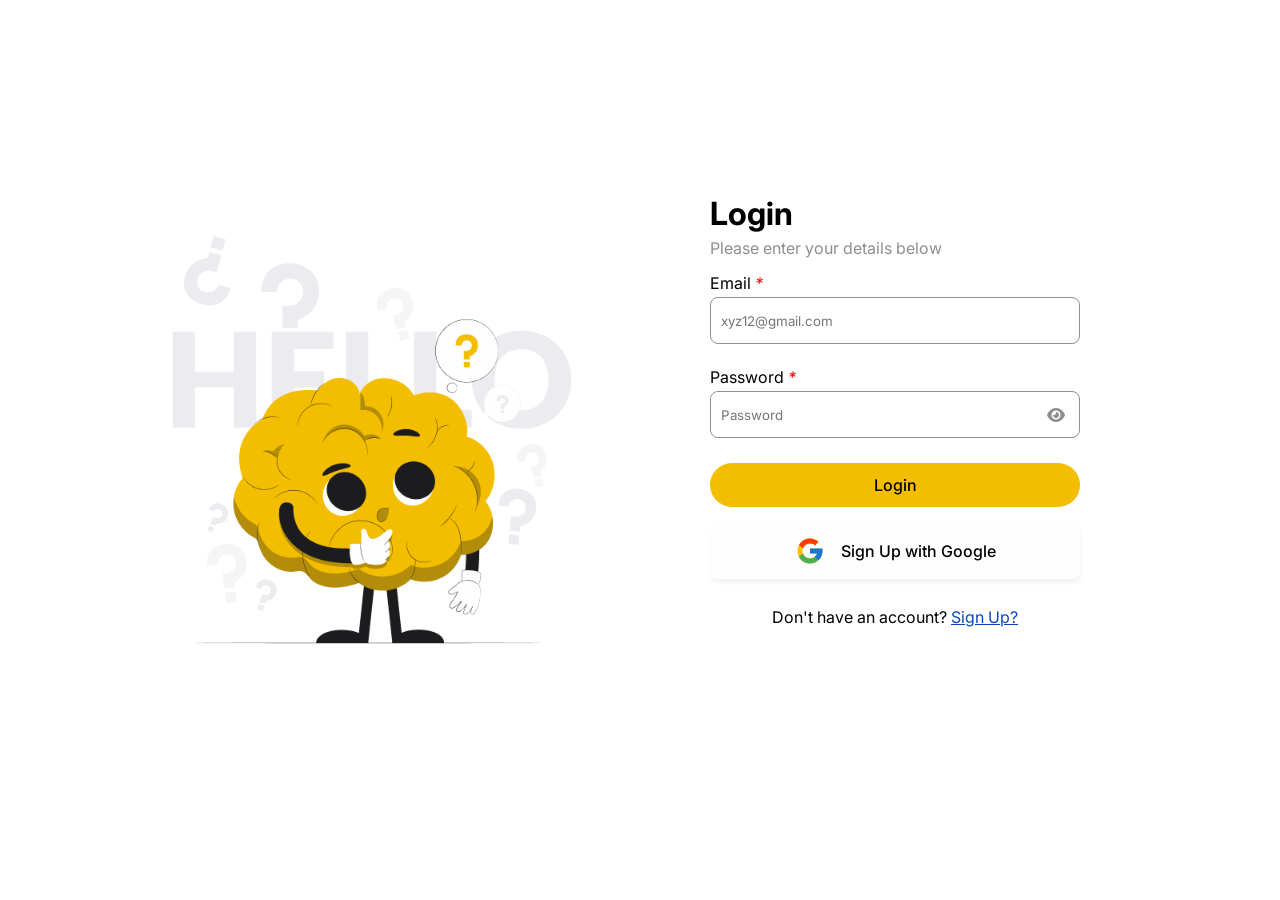
==== index.html @ 29c2a66f "Added localstorage started" ====
<!DOCTYPE html>
<html lang="en">
  <head>
    <meta charset="UTF-8" />
    <meta name="viewport" content="width=device-width, initial-scale=1.0" />
    <title>LoginPage</title>
    <link rel="stylesheet" href="./style.css" />
    <link
      rel="stylesheet"
      href="https://cdnjs.cloudflare.com/ajax/libs/font-awesome/6.7.2/css/all.min.css"
      integrity="sha512-Evv84Mr4kqVGRNSgIGL/F/aIDqQb7xQ2vcrdIwxfjThSH8CSR7PBEakCr51Ck+w+/U6swU2Im1vVX0SVk9ABhg=="
      crossorigin="anonymous"
      referrerpolicy="no-referrer"
    />
  </head>
  <body>
    <div class="wrapper-container">
      <div class="side-image">
        <img
          src="./Assets for Quiz User App/cloud image.png"
          alt=""
          srcset=""
        />
      </div>
      <div>
        <form  onsubmit="return false" class="form-container">
          <label for="heading" class="heading">Login</label>
          <span class="grey-text">Please enter your details below</span>
          <label for="emaii">Email <i>*</i></label>
          <input type="email" placeholder="xyz12@gmail.com" id="userEmail" />
          <label for="Password">Password <i>*</i></label>
          <div class="password-with-eye">
            <input type="password" placeholder="Password" id="passwordFiled" />
            <i class="fa-solid fa-eye" id="togglePassword"></i>
          </div>
          <button class="login-button" onclick="validateUser()">Login</button>
          <button class="google-button">
            <img src="./Assets for Quiz User App/google.svg" alt="" srcset="" />
            <span>Sign Up with Google</span>
          </button>
          <span>
            Don't have an account? <a href="./SignUpPage.html"> Sign Up? </a>
          </span>
        </form>
      </div>
    </div>
  </body>
  <script src="./main.js"></script>
</html>
---- style.css ----
@import url("https://fonts.googleapis.com/css2?family=Inter:ital,opsz,wght@0,14..32,100..900;1,14..32,100..900&display=swap");
* {
  margin: 0;
  padding: 0;
  box-sizing: border-box;
  font-family: "Inter", sans-serif;
}

.wrapper-container {
  display: flex;
  height: 100vh;
  margin: auto;
  padding: 10% 10%;
  justify-content: center;
  align-items: center;
}

.side-image img {
  max-width: 80%;
}
.form-container {
  width: 370px;
  height: 60vh;
  display: flex;
  flex-direction: column;
  margin: 1rem 2rem;
}

.form-container label {
  font-weight: 400;
  font-size: 1rem;
  margin: 0.9rem 0 0.3rem 0;
}
.form-container label i{
  color: red;
}
.form-container .heading {
  font-size: 2rem;
  font-weight: 700;
}

.form-container input {
  padding: 0.9rem 0.6rem;
  margin-bottom: .5rem;
  width: 100%;
  border: 1px solid #8e8e93;
  border-radius: 8px;
}
.form-container i {
  color: #8e8e93;
}

.form-container .grey-text {
  color: #8e8e93;
  font-size: 1rem;
  font-weight: 400;
  text-align: left;
}

.form-container a{
  color: #344054;
  font-weight: 400;
  font-size: 1rem;
  color: #0948B4;
}


.password-with-eye{
  display: flex;
  justify-content: center;
  align-items: center;
  border: 1px solid #8e8e93;
  border-radius: 8px;
  margin-bottom: .8rem;
}

.password-with-eye input{
  border: none;
  margin: 0;
}

.password-with-eye input:focus{
  outline: none;
}

.password-with-eye i {
  margin-right:0.9rem;
  color:#8E8E93;
}

.login-button {
  background-color: #f3bd00;
  font-size: 1rem;
  font-weight: 500;
  border: none;
  padding: 0.75rem 1.5rem;
  border-radius: 100px;
  margin: 0.75rem 0;
}

.google-button {
  display: flex;
  justify-content: center;
  align-items: center;
  background-color:#FEFEFE;
  min-width: 100%;
  font-size: 1rem;
  font-weight: 500;
  align-self: center;
  border: none;
  padding: 0.8rem 1rem;
  border-radius: 8px;
  box-shadow: 1px 4px 4px 0px #0000000d;
  margin: 0.25rem 0 1.8rem 0;
  align-content: center;
}

.google-button img{
  height: 30px;
  margin-right: 1rem;
}

.form-container span {
  text-align: center;
}
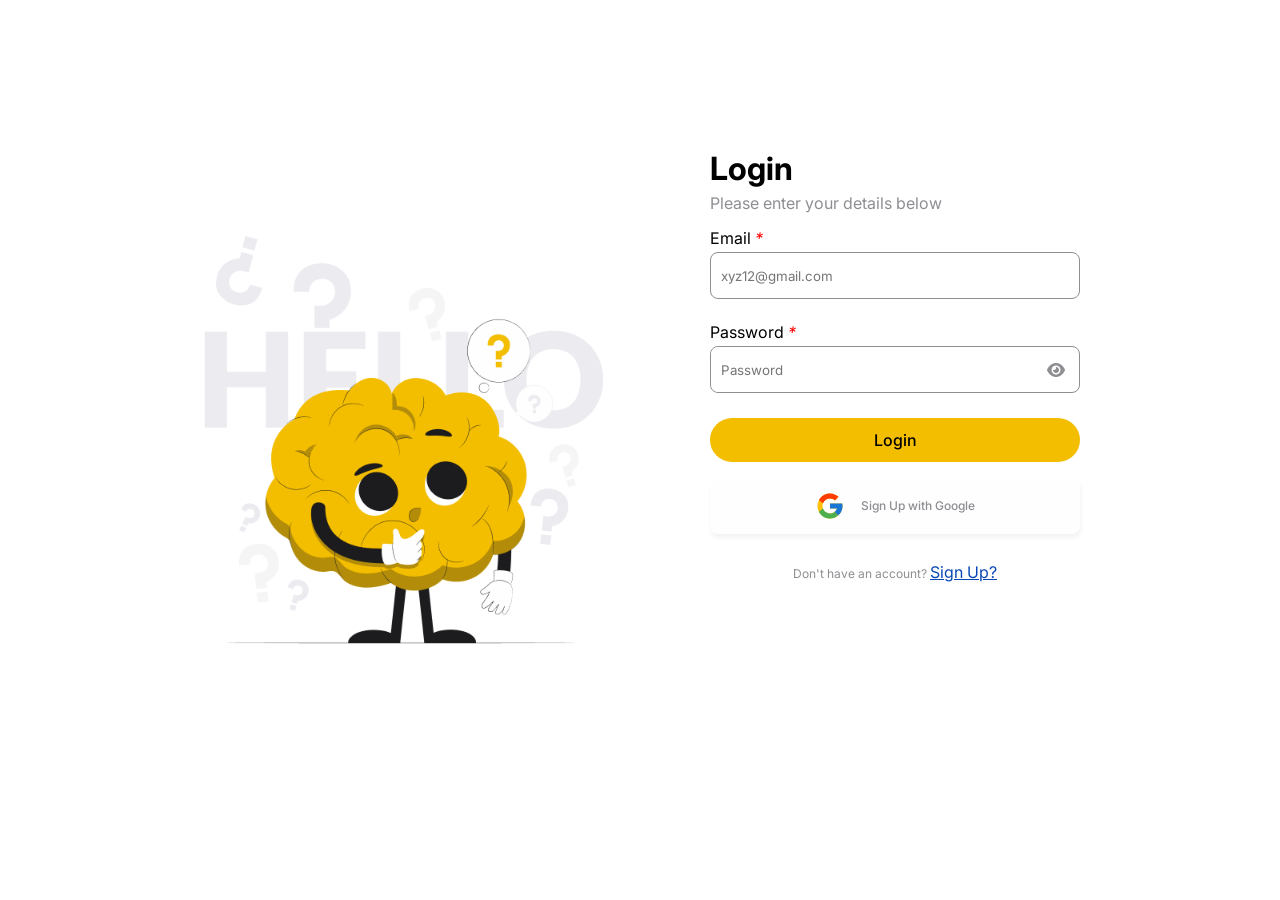
==== commit 90ca8034: "Changed the folder structure" ====
--- a/index.html
+++ b/index.html
@@ -4,7 +4,7 @@
     <meta charset="UTF-8" />
     <meta name="viewport" content="width=device-width, initial-scale=1.0" />
     <title>LoginPage</title>
-    <link rel="stylesheet" href="./style.css" />
+    <link rel="stylesheet" href="./Styles/style.css" />
     <link
       rel="stylesheet"
       href="https://cdnjs.cloudflare.com/ajax/libs/font-awesome/6.7.2/css/all.min.css"
@@ -17,13 +17,13 @@
     <div class="wrapper-container">
       <div class="side-image">
         <img
-          src="./Assets for Quiz User App/cloud image.png"
+          src="./Assets/cloud image.png"
           alt=""
           srcset=""
         />
       </div>
       <div>
-        <form  onsubmit="return false" class="form-container">
+        <form onsubmit="return false" class="form-container">
           <label for="heading" class="heading">Login</label>
           <span class="grey-text">Please enter your details below</span>
           <label for="emaii">Email <i>*</i></label>
@@ -35,11 +35,11 @@
           </div>
           <button class="login-button" onclick="validateUser()">Login</button>
           <button class="google-button">
-            <img src="./Assets for Quiz User App/google.svg" alt="" srcset="" />
+            <img src="./Assets/google.svg" alt="" srcset="" />
             <span>Sign Up with Google</span>
           </button>
           <span>
-            Don't have an account? <a href="./SignUpPage.html"> Sign Up? </a>
+            Don't have an account? <a href="./Pages/SignUpPage.html"> Sign Up? </a>
           </span>
         </form>
       </div>
--- a/Styles/style.css
+++ b/Styles/style.css
@@ -0,0 +1,255 @@
+@import url("https://fonts.googleapis.com/css2?family=Inter:ital,opsz,wght@0,14..32,100..900;1,14..32,100..900&display=swap");
+* {
+  margin: 0;
+  padding: 0;
+  box-sizing: border-box;
+  font-family: "Inter", sans-serif;
+}
+
+/* Login And Sign Up Pages Starts here */
+.wrapper-container {
+  display: flex;
+  height: 100vh;
+  margin: auto;
+  padding: 10% 10%;
+  justify-content: center;
+  align-items: center;
+}
+
+.side-image img {
+  max-width: 80%;
+}
+.form-container {
+  width: 370px;
+  height: 70vh;
+  display: flex;
+  flex-direction: column;
+  /* margin: 1rem 2rem;  */
+}
+
+.form-container label {
+  font-weight: 400;
+  font-size: 1rem;
+  margin: 0.9rem 0 0.3rem 0;
+}
+.form-container label i {
+  color: red;
+}
+.form-container .heading {
+  font-size: 2rem;
+  font-weight: 700;
+}
+
+.form-container input {
+  padding: 0.9rem 0.6rem;
+  margin-bottom: 0.5rem;
+  width: 100%;
+  border: 1px solid #8e8e93;
+  border-radius: 8px;
+}
+.form-container i {
+  color: #8e8e93;
+}
+
+.form-container .grey-text {
+  color: #8e8e93;
+  font-size: 1rem;
+  font-weight: 400;
+  text-align: left;
+}
+
+.form-container a {
+  color: #344054;
+  font-weight: 400;
+  font-size: 1rem;
+  color: #0948b4;
+}
+
+.password-with-eye {
+  display: flex;
+  justify-content: center;
+  align-items: center;
+  border: 1px solid #8e8e93;
+  border-radius: 8px;
+  margin-bottom: 0.8rem;
+}
+
+.password-with-eye input {
+  border: none;
+  margin: 0;
+}
+
+.password-with-eye input:focus {
+  outline: none;
+}
+
+.password-with-eye i {
+  margin-right: 0.9rem;
+  color: #8e8e93;
+}
+
+.login-button {
+  background-color: #f3bd00;
+  font-size: 1rem;
+  font-weight: 500;
+  border: none;
+  padding: 0.75rem 1.5rem;
+  border-radius: 100px;
+  margin: 0.75rem 0;
+}
+
+.google-button {
+  display: flex;
+  justify-content: center;
+  align-items: center;
+  background-color: #fefefe;
+  min-width: 100%;
+  font-size: 1rem;
+  font-weight: 500;
+  align-self: center;
+  border: none;
+  padding: 0.8rem 1rem;
+  border-radius: 8px;
+  box-shadow: 1px 4px 4px 0px #0000000d;
+  margin: 0.25rem 0 1.8rem 0;
+  align-content: center;
+}
+
+.google-button img {
+  height: 30px;
+  margin-right: 1rem;
+}
+
+.form-container span {
+  text-align: center;
+}
+
+.terms-checkbox {
+  margin: auto;
+  padding: 0.2rem 0 1.2rem 0;
+}
+.terms-checkbox input {
+  width: 20%;
+}
+
+/* Login and Signup Page ends here  */
+
+/* Dashboard Page Starts here */
+.nav-bar {
+  display: flex;
+  justify-content: space-between;
+  align-items: center;
+  width: 100%;
+  height: 10vh;
+  background-color: #f5f5f5;
+  border-bottom: 1px solid #cbcbcb;
+  padding: 0 3.6rem;
+}
+
+.links-profile ul {
+  /* width: 250px; */
+  display: flex;
+  justify-content: space-between;
+  align-items: center;
+}
+
+.links-profile ul li {
+  list-style-type: none;
+}
+
+.links-profile ul li:nth-child(-n + 2) {
+  font-weight: 500;
+  padding-right: 30px;
+  /* color: red; */
+}
+
+.heading-section {
+  margin: 1rem 2.5rem;
+}
+
+.heading-section h2 {
+  font-size: 32px;
+  font-weight: 700;
+  color: #1c1c1e;
+}
+
+.heading-section ul,
+span {
+  color: #8e8e93;
+  font-size: 12px;
+}
+
+.heading-section ul li {
+  margin-left: 1.4rem;
+}
+
+.start-section {
+  display: flex;
+  justify-self: center;
+  margin: 40px;
+  background-color: #fefefe;
+}
+
+.container {
+  border-radius: 12px;
+  box-shadow: 0px 20px 40px 0px #1c1c1e1a;
+  padding: 17px;
+  display: flex;
+  flex-direction: column;
+  align-items: center;
+}
+
+.container * {
+  margin-top: 10px;
+}
+
+/* Dashboard Page Ends here */
+
+/* Question Page */
+.question-section {
+  margin: 20px;
+  padding: 0 20px;
+  height: 70vh;
+}
+
+.question-numbers {
+  font-size: 40px;
+}
+.progress-bar {
+  width: 100%;
+  height: 2vh;
+  background-color: #f3bd00;
+  border-radius: 16px;
+  margin: 10px 0;
+}
+
+.question-option label{
+  font-size: 28px;
+  font-weight: 600;
+}
+.question-option ul li{
+  margin:8px 0;
+  list-style-type: none;
+  font-size: 20px;
+  font-weight: 500;
+}
+
+.question-nagivation-buttons{
+  display: flex;
+  justify-content: space-between;
+  margin-top: 30px;
+  background-color: transparent;
+}
+
+.question-nagivation-buttons button{
+  background-color: transparent;
+  border: none;
+  font-size: 20px;
+  color: #0948B4;
+}
+
+.question-nagivation-buttons button:hover{
+  background-color: #bfbfc5;
+}
+
+/* Question Page Ends Here */
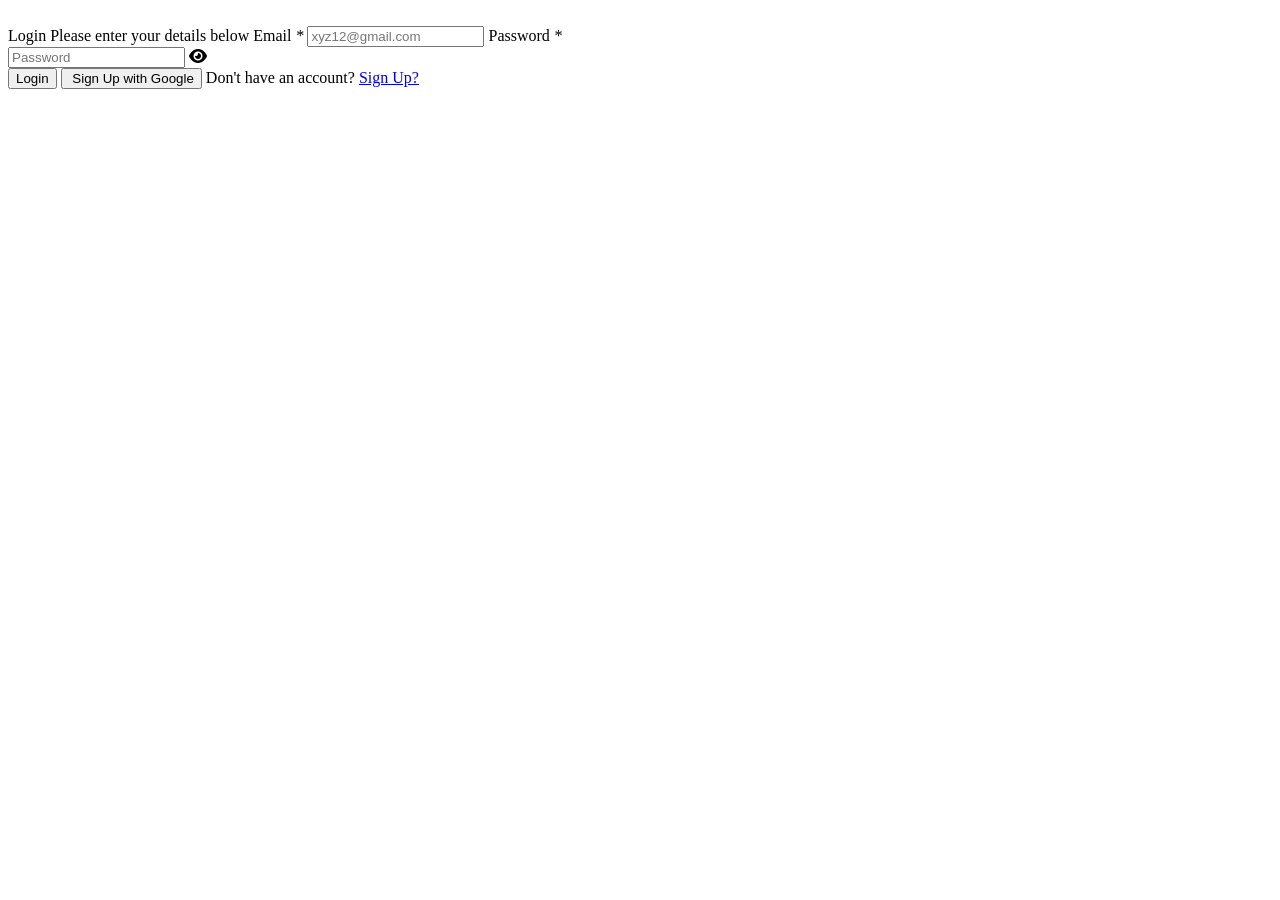
==== commit b239a13b: "Daily Push" ====
--- a/index.html
+++ b/index.html
@@ -4,7 +4,7 @@
     <meta charset="UTF-8" />
     <meta name="viewport" content="width=device-width, initial-scale=1.0" />
     <title>LoginPage</title>
-    <link rel="stylesheet" href="./Styles/style.css" />
+    <link rel="stylesheet" href="./styles/style.css" />
     <link
       rel="stylesheet"
       href="https://cdnjs.cloudflare.com/ajax/libs/font-awesome/6.7.2/css/all.min.css"
@@ -16,34 +16,35 @@
   <body>
     <div class="wrapper-container">
       <div class="side-image">
-        <img
-          src="./Assets/cloud image.png"
+        <img  
+          src="./assets/cloud image.png"
           alt=""
           srcset=""
         />
       </div>
       <div>
-        <form onsubmit="return false" class="form-container">
+        <form onsubmit="" class="form-container">
           <label for="heading" class="heading">Login</label>
           <span class="grey-text">Please enter your details below</span>
           <label for="emaii">Email <i>*</i></label>
           <input type="email" placeholder="xyz12@gmail.com" id="userEmail" />
           <label for="Password">Password <i>*</i></label>
           <div class="password-with-eye">
-            <input type="password" placeholder="Password" id="passwordFiled" />
+            <input type="password" placeholder="Password" id="passwordField" />
             <i class="fa-solid fa-eye" id="togglePassword"></i>
           </div>
-          <button class="login-button" onclick="validateUser()">Login</button>
+          <button class="login-button" onclick="login()">Login</button>
           <button class="google-button">
-            <img src="./Assets/google.svg" alt="" srcset="" />
+            <img src="./assets/google.svg" alt="" srcset="" />
             <span>Sign Up with Google</span>
           </button>
           <span>
-            Don't have an account? <a href="./Pages/SignUpPage.html"> Sign Up? </a>
+            Don't have an account? <a href="./pages/signup-page.html"> Sign Up? </a>
           </span>
         </form>
       </div>
     </div>
   </body>
   <script src="./main.js"></script>
+  <script src="/scripts/loginpage.js"></script>
 </html>
